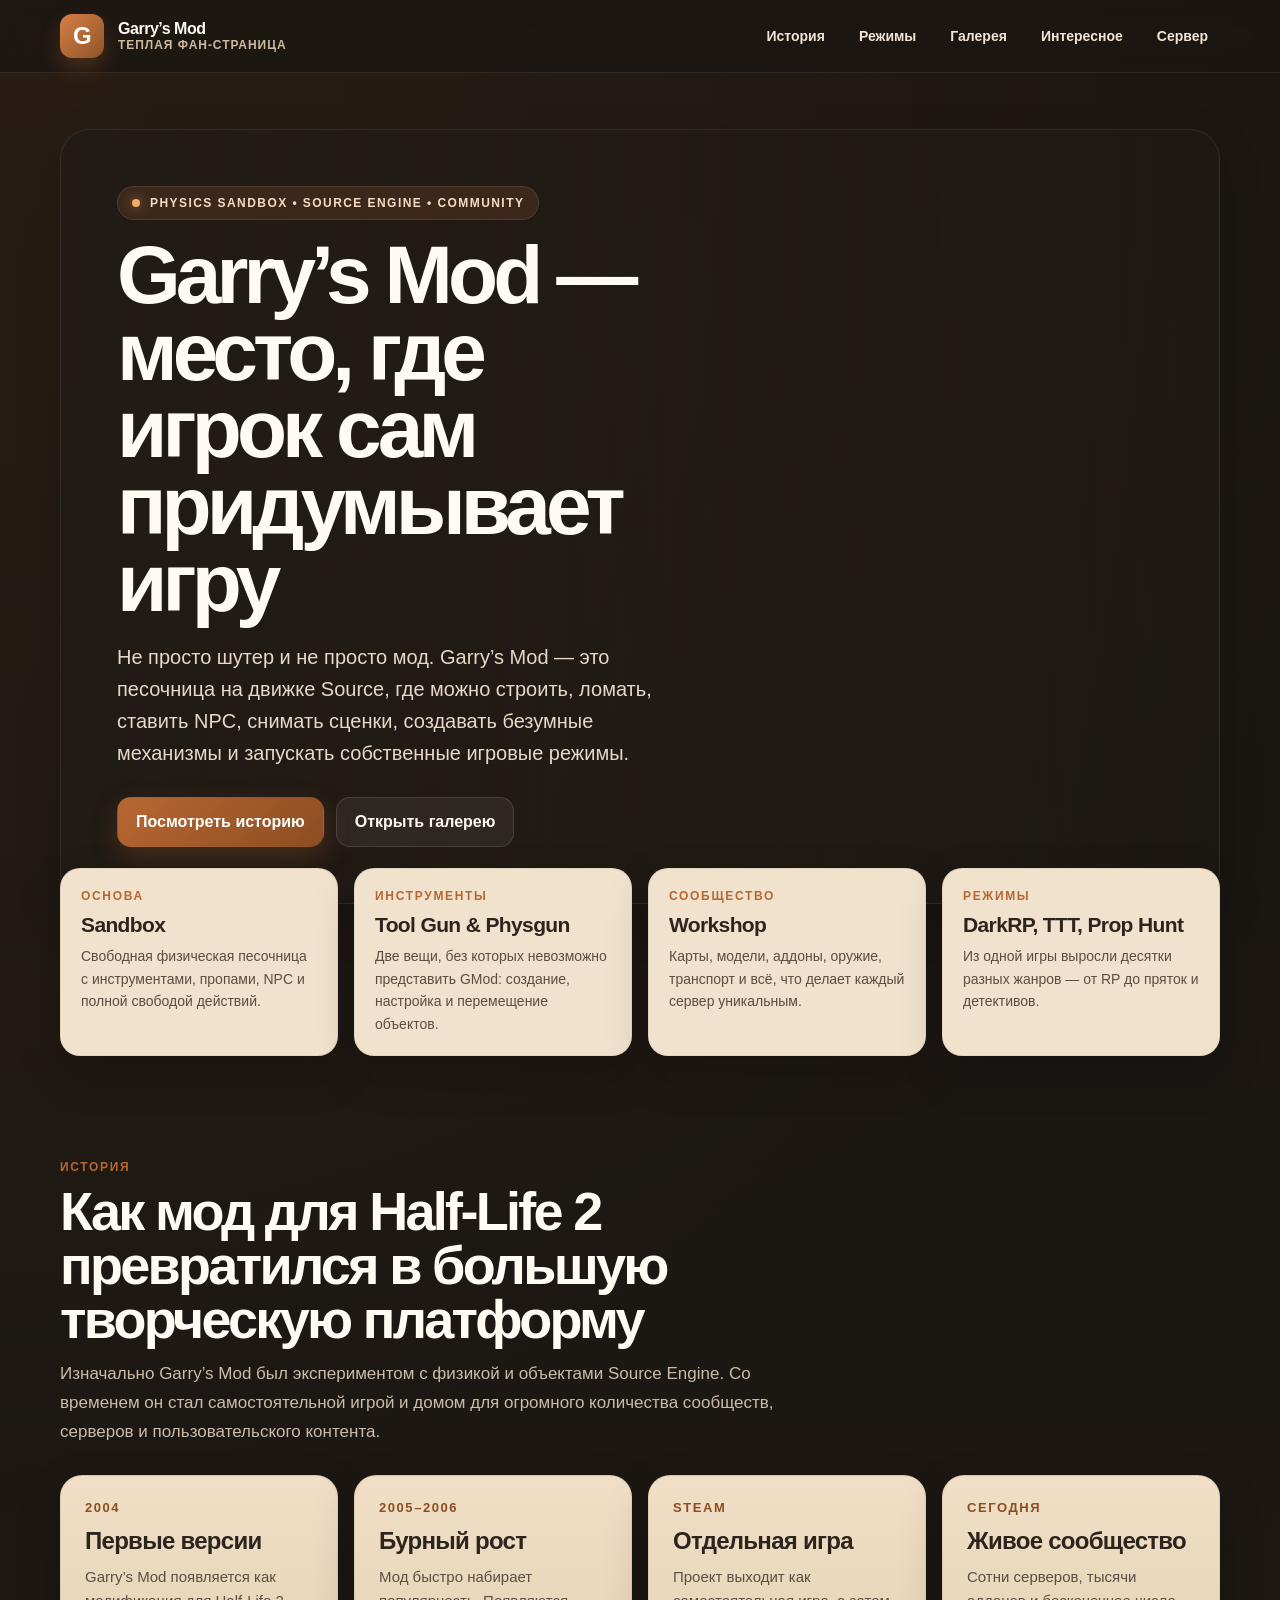
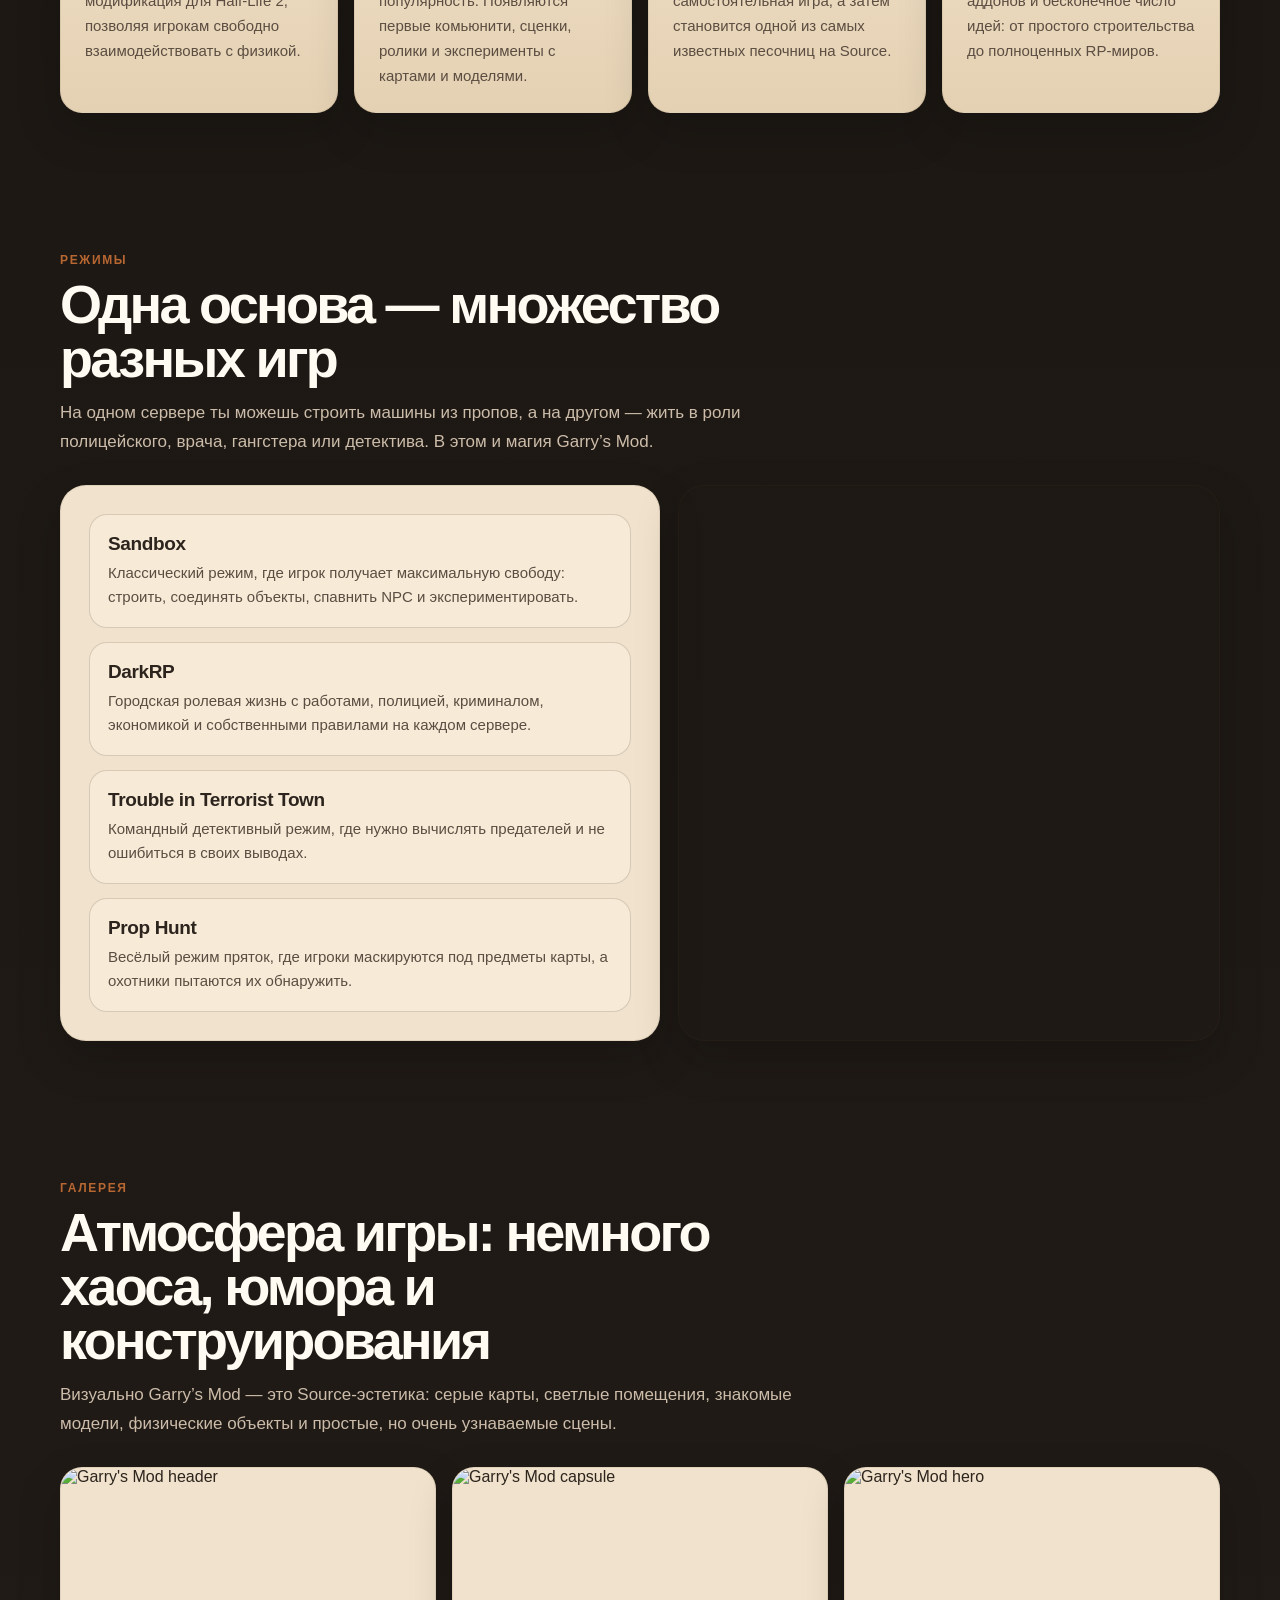
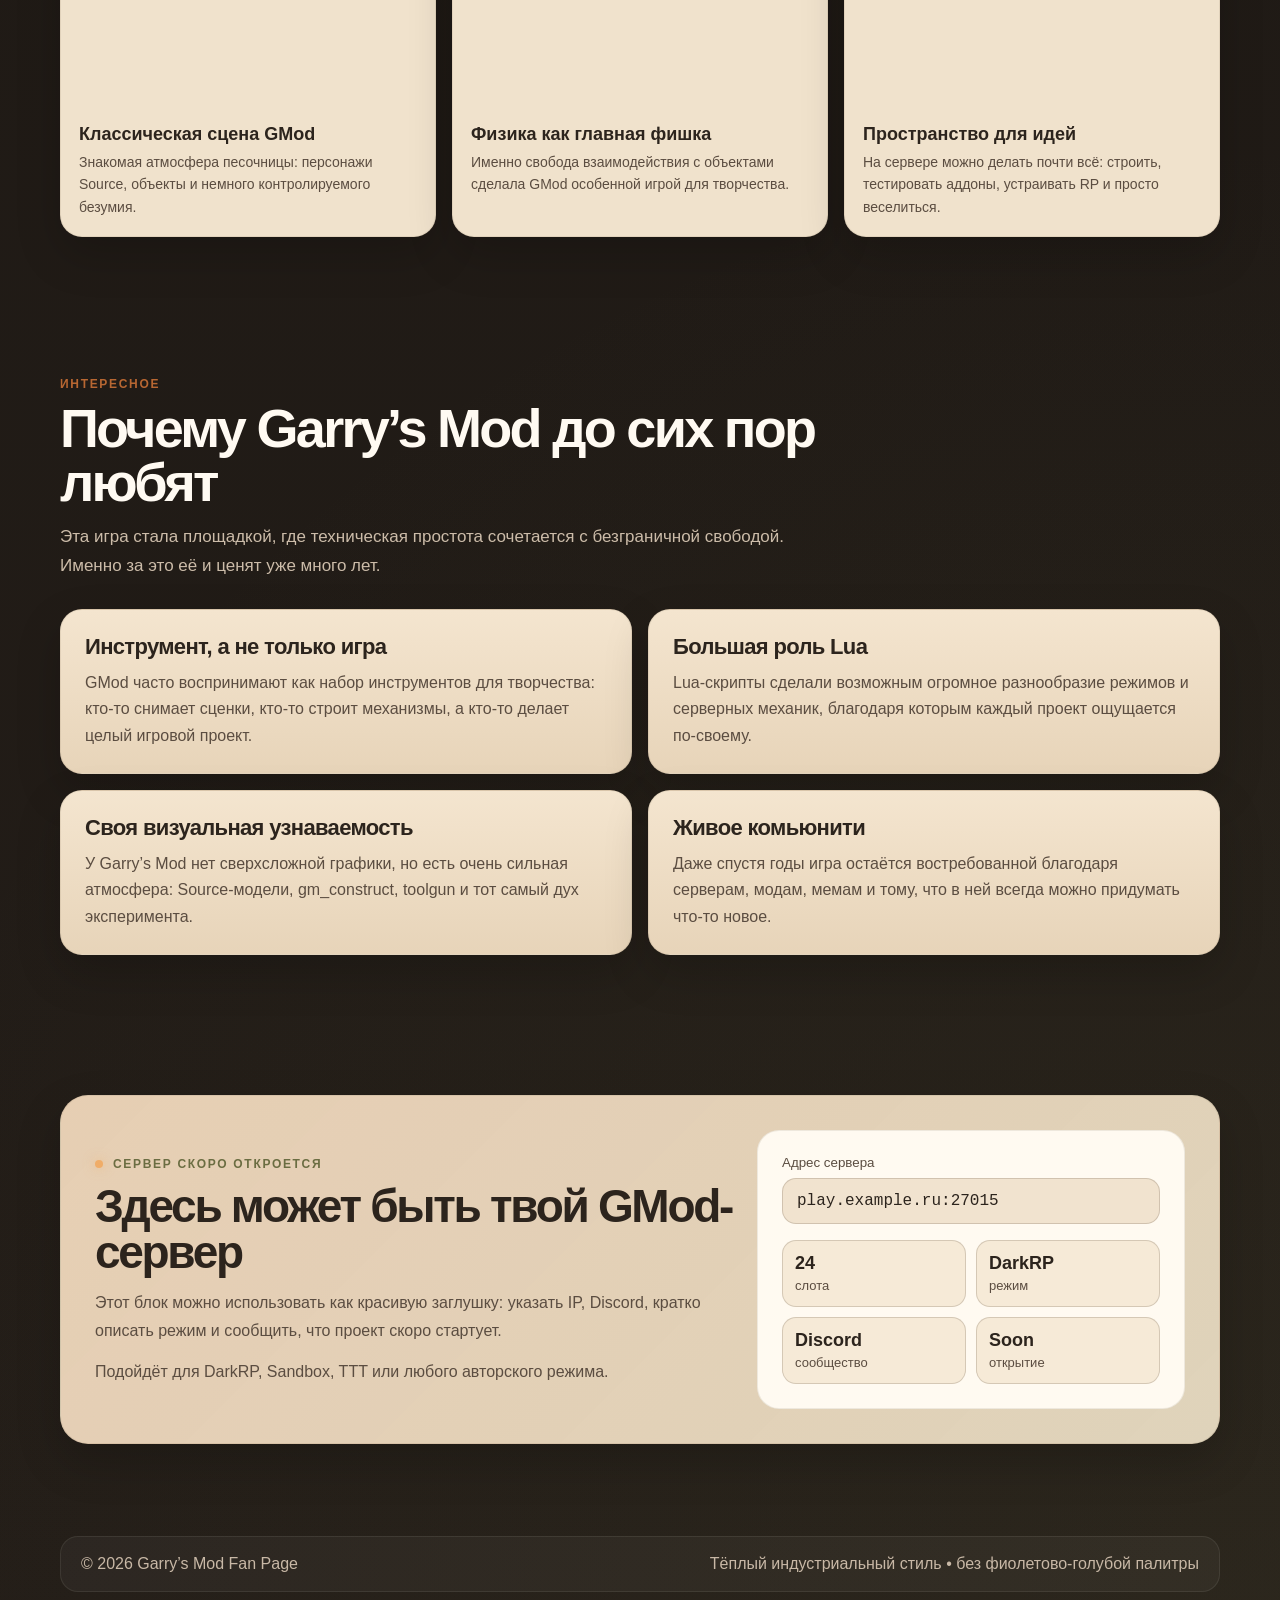
==== index.html @ 8fba7890 "update" ====
<!DOCTYPE html>
<html lang="ru">
<head>
  <meta charset="UTF-8">
  <meta name="viewport" content="width=device-width, initial-scale=1.0">
  <title>Garry's Mod — тёплая фан-страница</title>
  <meta name="description" content="Тёплая фан-страница про Garry's Mod: история, режимы, атмосфера, галерея и сервер.">
  <style>
    :root{
      --bg:#1f1a16;
      --bg-soft:#2a241f;
      --panel:#f0e2cc;
      --panel-2:#e3d0b5;
      --ink:#2c241d;
      --ink-soft:#5b4d41;
      --accent:#b86732;
      --accent-2:#8c4d22;
      --olive:#6b6d42;
      --line:rgba(65,45,28,.18);
      --shadow:0 18px 45px rgba(0,0,0,.18);
      --white:#fffaf2;
    }

    *{box-sizing:border-box}
    html{scroll-behavior:smooth}
    body{
      margin:0;
      font-family: Inter, "Segoe UI", Arial, sans-serif;
      color:var(--ink);
      background:
        radial-gradient(circle at top left, rgba(184,103,50,.10), transparent 30%),
        radial-gradient(circle at bottom right, rgba(107,109,66,.12), transparent 30%),
        linear-gradient(180deg,#191511 0%, #231d18 100%);
    }

    a{color:inherit}
    img{max-width:100%; display:block}

    .container{
      width:min(1160px, calc(100% - 28px));
      margin:0 auto;
    }

    .topbar{
      position:sticky;
      top:0;
      z-index:50;
      backdrop-filter:blur(10px);
      background:rgba(27,22,18,.78);
      border-bottom:1px solid rgba(255,244,230,.08);
    }

    .topbar-inner{
      min-height:72px;
      display:flex;
      align-items:center;
      justify-content:space-between;
      gap:20px;
    }

    .brand{
      display:flex;
      align-items:center;
      gap:14px;
      text-decoration:none;
      color:var(--white);
      font-weight:800;
      letter-spacing:-0.03em;
    }

    .brand-badge{
      width:44px;
      height:44px;
      border-radius:12px;
      display:grid;
      place-items:center;
      background:linear-gradient(135deg, #d77f45, #8f5428);
      color:#fff;
      font-size:24px;
      font-weight:900;
      box-shadow:0 10px 20px rgba(184,103,50,.28);
    }

    .brand small{
      display:block;
      color:#cfbaa0;
      font-size:12px;
      font-weight:600;
      letter-spacing:.08em;
      text-transform:uppercase;
    }

    nav{
      display:flex;
      gap:10px;
      flex-wrap:wrap;
    }

    nav a{
      text-decoration:none;
      color:#f4e6d4;
      font-size:14px;
      font-weight:700;
      padding:10px 12px;
      border-radius:10px;
      transition:.2s ease;
    }

    nav a:hover{
      background:rgba(255,255,255,.07);
      color:#fff;
    }

    .hero{
      padding:56px 0 34px;
    }

    .hero-card{
      overflow:hidden;
      border-radius:30px;
      background:
        linear-gradient(90deg, rgba(33,27,22,.92) 0%, rgba(33,27,22,.72) 42%, rgba(33,27,22,.35) 100%),
        url("https://shared.fastly.steamstatic.com/store_item_assets/steam/apps/4000/library_hero.jpg") center/cover no-repeat;
      min-height:580px;
      display:grid;
      align-items:end;
      box-shadow:var(--shadow);
      border:1px solid rgba(255,245,233,.08);
    }

    .hero-content{
      padding:56px;
      max-width:680px;
      color:var(--white);
    }

    .eyebrow{
      display:inline-flex;
      align-items:center;
      gap:10px;
      margin-bottom:16px;
      padding:9px 14px;
      border-radius:999px;
      font-size:12px;
      font-weight:800;
      letter-spacing:.12em;
      text-transform:uppercase;
      color:#f7dbc2;
      background:rgba(184,103,50,.18);
      border:1px solid rgba(255,240,227,.10);
    }

    .dot{
      width:8px;
      height:8px;
      border-radius:50%;
      background:#f0ad68;
      box-shadow:0 0 12px rgba(240,173,104,.6);
    }

    h1{
      margin:0;
      font-size:clamp(42px, 7vw, 82px);
      line-height:.94;
      letter-spacing:-.06em;
    }

    .hero-content p{
      margin:20px 0 0;
      font-size:clamp(16px, 2vw, 20px);
      line-height:1.6;
      color:#e7d8c7;
    }

    .hero-actions{
      display:flex;
      flex-wrap:wrap;
      gap:12px;
      margin-top:28px;
    }

    .button{
      display:inline-flex;
      align-items:center;
      justify-content:center;
      min-height:50px;
      padding:0 18px;
      border-radius:14px;
      text-decoration:none;
      font-weight:800;
      transition:.2s ease;
      border:1px solid transparent;
    }

    .button.primary{
      background:linear-gradient(135deg,var(--accent),var(--accent-2));
      color:#fff;
      box-shadow:0 10px 26px rgba(184,103,50,.26);
    }

    .button.secondary{
      color:#fff8ef;
      background:rgba(255,255,255,.06);
      border-color:rgba(255,255,255,.12);
    }

    .button:hover{transform:translateY(-2px)}

    .quick{
      margin-top:-36px;
      position:relative;
      z-index:3;
    }

    .quick-grid{
      display:grid;
      grid-template-columns:repeat(4, 1fr);
      gap:16px;
    }

    .quick-card{
      padding:20px;
      border-radius:20px;
      background:var(--panel);
      border:1px solid rgba(93,68,47,.08);
      box-shadow:var(--shadow);
    }

    .quick-card .n{
      color:var(--accent);
      font-size:12px;
      font-weight:900;
      letter-spacing:.14em;
      text-transform:uppercase;
    }

    .quick-card h3{
      margin:10px 0 8px;
      font-size:21px;
      letter-spacing:-.03em;
    }

    .quick-card p{
      margin:0;
      color:var(--ink-soft);
      font-size:14px;
      line-height:1.6;
    }

    section{
      padding:70px 0;
    }

    .section-head{
      max-width:760px;
      margin-bottom:28px;
    }

    .section-head .kicker{
      display:block;
      margin-bottom:10px;
      color:var(--accent);
      font-size:12px;
      font-weight:900;
      letter-spacing:.14em;
      text-transform:uppercase;
    }

    .section-head h2{
      margin:0;
      font-size:clamp(32px, 5vw, 54px);
      line-height:1;
      letter-spacing:-.05em;
      color:var(--white);
    }

    .section-head p{
      margin:14px 0 0;
      color:#ccbca9;
      font-size:17px;
      line-height:1.7;
    }

    .history-grid{
      display:grid;
      grid-template-columns:repeat(4, 1fr);
      gap:16px;
    }

    .history-card{
      min-height:220px;
      padding:24px;
      border-radius:22px;
      background:linear-gradient(180deg, #f0dfc6 0%, #e4d1b3 100%);
      border:1px solid rgba(92,68,47,.1);
      box-shadow:var(--shadow);
    }

    .history-card .year{
      color:var(--accent-2);
      font-size:13px;
      font-weight:900;
      letter-spacing:.12em;
      text-transform:uppercase;
    }

    .history-card h3{
      margin:12px 0 10px;
      font-size:24px;
      letter-spacing:-.03em;
    }

    .history-card p{
      margin:0;
      color:var(--ink-soft);
      line-height:1.65;
      font-size:15px;
    }

    .split{
      display:grid;
      grid-template-columns:1.05fr .95fr;
      gap:18px;
      align-items:stretch;
    }

    .panel{
      background:var(--panel);
      border-radius:26px;
      box-shadow:var(--shadow);
      overflow:hidden;
      border:1px solid rgba(92,68,47,.1);
    }

    .panel.pad{padding:28px}

    .modes-list{
      display:grid;
      gap:14px;
    }

    .mode{
      padding:18px;
      border-radius:18px;
      background:#f7ebd8;
      border:1px solid var(--line);
    }

    .mode strong{
      display:block;
      margin-bottom:6px;
      font-size:19px;
      letter-spacing:-.02em;
    }

    .mode span{
      color:var(--ink-soft);
      line-height:1.6;
      font-size:15px;
    }

    .side-photo{
      min-height:100%;
      background:
        linear-gradient(180deg, rgba(34,28,22,.10), rgba(34,28,22,.10)),
        url("https://shared.fastly.steamstatic.com/store_item_assets/steam/apps/4000/header.jpg") center/cover no-repeat;
    }

    .gallery-grid{
      display:grid;
      grid-template-columns:repeat(3, 1fr);
      gap:16px;
    }

    .shot{
      overflow:hidden;
      border-radius:22px;
      background:var(--panel);
      border:1px solid rgba(92,68,47,.1);
      box-shadow:var(--shadow);
    }

    .shot img{
      width:100%;
      height:240px;
      object-fit:cover;
    }

    .shot .caption{
      padding:16px 18px 18px;
    }

    .shot .caption strong{
      display:block;
      font-size:18px;
      margin-bottom:6px;
    }

    .shot .caption span{
      color:var(--ink-soft);
      font-size:14px;
      line-height:1.6;
    }

    .facts-grid{
      display:grid;
      grid-template-columns:1fr 1fr;
      gap:16px;
    }

    .fact-card{
      padding:24px;
      border-radius:22px;
      background:linear-gradient(180deg, #f4e5cf 0%, #e7d4b9 100%);
      border:1px solid rgba(92,68,47,.1);
      box-shadow:var(--shadow);
    }

    .fact-card h3{
      margin:0 0 10px;
      font-size:22px;
      letter-spacing:-.03em;
    }

    .fact-card p{
      margin:0;
      color:var(--ink-soft);
      line-height:1.65;
    }

    .server-box{
      padding:34px;
      border-radius:28px;
      background:
        linear-gradient(135deg, rgba(184,103,50,.16), rgba(107,109,66,.13)),
        var(--panel);
      box-shadow:var(--shadow);
      border:1px solid rgba(92,68,47,.1);
      display:grid;
      grid-template-columns:1.2fr .8fr;
      gap:20px;
      align-items:center;
    }

    .server-box h2{
      margin:0;
      font-size:clamp(30px, 4vw, 46px);
      letter-spacing:-.05em;
      line-height:1;
    }

    .server-box p{
      margin:14px 0 0;
      color:var(--ink-soft);
      line-height:1.7;
      font-size:16px;
    }

    .server-status{
      display:inline-flex;
      align-items:center;
      gap:10px;
      margin-bottom:12px;
      color:var(--olive);
      font-size:12px;
      font-weight:900;
      text-transform:uppercase;
      letter-spacing:.14em;
    }

    .server-card{
      padding:24px;
      border-radius:22px;
      background:#fffaf1;
      border:1px solid rgba(92,68,47,.1);
    }

    .server-card small{
      display:block;
      color:var(--ink-soft);
      margin-bottom:8px;
    }

    .server-card code{
      display:block;
      margin-bottom:16px;
      padding:13px 14px;
      border-radius:14px;
      font-family:Consolas, monospace;
      background:#f1e3cf;
      border:1px solid var(--line);
      word-break:break-all;
    }

    .mini-stats{
      display:grid;
      grid-template-columns:1fr 1fr;
      gap:10px;
    }

    .mini{
      padding:12px;
      border-radius:14px;
      background:#f6ead7;
      border:1px solid var(--line);
    }

    .mini b{
      display:block;
      font-size:18px;
      margin-bottom:2px;
    }

    .mini span{
      color:var(--ink-soft);
      font-size:13px;
    }

    footer{
      padding:22px 0 38px;
      color:#c8b8a6;
    }

    .footer-card{
      padding:18px 20px;
      border-radius:18px;
      background:rgba(255,248,239,.04);
      border:1px solid rgba(255,248,239,.08);
      display:flex;
      justify-content:space-between;
      gap:20px;
      flex-wrap:wrap;
    }

    @media (max-width: 980px){
      .quick-grid,
      .history-grid,
      .gallery-grid{
        grid-template-columns:repeat(2, 1fr);
      }

      .split,
      .server-box{
        grid-template-columns:1fr;
      }
    }

    @media (max-width: 680px){
      .topbar-inner{
        min-height:auto;
        padding:14px 0;
        flex-direction:column;
        align-items:flex-start;
      }

      .hero-card{min-height:520px}
      .hero-content{padding:30px}
      .quick-grid,
      .history-grid,
      .gallery-grid,
      .facts-grid{
        grid-template-columns:1fr;
      }
    }
  </style>
</head>
<body>
  <header class="topbar">
    <div class="container topbar-inner">
      <a href="#top" class="brand">
        <span class="brand-badge">G</span>
        <span>
          Garry’s Mod
          <small>теплая фан-страница</small>
        </span>
      </a>

      <nav>
        <a href="#history">История</a>
        <a href="#modes">Режимы</a>
        <a href="#gallery">Галерея</a>
        <a href="#facts">Интересное</a>
        <a href="#server">Сервер</a>
      </nav>
    </div>
  </header>

  <main id="top">
    <section class="hero">
      <div class="container">
        <div class="hero-card">
          <div class="hero-content">
            <div class="eyebrow">
              <span class="dot"></span>
              Physics Sandbox • Source Engine • Community
            </div>
            <h1>Garry’s Mod — место, где игрок сам придумывает игру</h1>
            <p>
              Не просто шутер и не просто мод. Garry’s Mod — это песочница на движке Source,
              где можно строить, ломать, ставить NPC, снимать сценки, создавать безумные
              механизмы и запускать собственные игровые режимы.
            </p>
            <div class="hero-actions">
              <a class="button primary" href="#history">Посмотреть историю</a>
              <a class="button secondary" href="#gallery">Открыть галерею</a>
            </div>
          </div>
        </div>

        <div class="quick">
          <div class="quick-grid">
            <div class="quick-card">
              <div class="n">Основа</div>
              <h3>Sandbox</h3>
              <p>Свободная физическая песочница с инструментами, пропами, NPC и полной свободой действий.</p>
            </div>
            <div class="quick-card">
              <div class="n">Инструменты</div>
              <h3>Tool Gun & Physgun</h3>
              <p>Две вещи, без которых невозможно представить GMod: создание, настройка и перемещение объектов.</p>
            </div>
            <div class="quick-card">
              <div class="n">Сообщество</div>
              <h3>Workshop</h3>
              <p>Карты, модели, аддоны, оружие, транспорт и всё, что делает каждый сервер уникальным.</p>
            </div>
            <div class="quick-card">
              <div class="n">Режимы</div>
              <h3>DarkRP, TTT, Prop Hunt</h3>
              <p>Из одной игры выросли десятки разных жанров — от RP до пряток и детективов.</p>
            </div>
          </div>
        </div>
      </div>
    </section>

    <section id="history">
      <div class="container">
        <div class="section-head">
          <span class="kicker">История</span>
          <h2>Как мод для Half-Life 2 превратился в большую творческую платформу</h2>
          <p>
            Изначально Garry’s Mod был экспериментом с физикой и объектами Source Engine.
            Со временем он стал самостоятельной игрой и домом для огромного количества
            сообществ, серверов и пользовательского контента.
          </p>
        </div>

        <div class="history-grid">
          <article class="history-card">
            <div class="year">2004</div>
            <h3>Первые версии</h3>
            <p>Garry’s Mod появляется как модификация для Half-Life 2, позволяя игрокам свободно взаимодействовать с физикой.</p>
          </article>
          <article class="history-card">
            <div class="year">2005–2006</div>
            <h3>Бурный рост</h3>
            <p>Мод быстро набирает популярность. Появляются первые комьюнити, сценки, ролики и эксперименты с картами и моделями.</p>
          </article>
          <article class="history-card">
            <div class="year">Steam</div>
            <h3>Отдельная игра</h3>
            <p>Проект выходит как самостоятельная игра, а затем становится одной из самых известных песочниц на Source.</p>
          </article>
          <article class="history-card">
            <div class="year">Сегодня</div>
            <h3>Живое сообщество</h3>
            <p>Сотни серверов, тысячи аддонов и бесконечное число идей: от простого строительства до полноценных RP-миров.</p>
          </article>
        </div>
      </div>
    </section>

    <section id="modes">
      <div class="container">
        <div class="section-head">
          <span class="kicker">Режимы</span>
          <h2>Одна основа — множество разных игр</h2>
          <p>
            На одном сервере ты можешь строить машины из пропов, а на другом — жить в роли
            полицейского, врача, гангстера или детектива. В этом и магия Garry’s Mod.
          </p>
        </div>

        <div class="split">
          <div class="panel pad">
            <div class="modes-list">
              <div class="mode">
                <strong>Sandbox</strong>
                <span>Классический режим, где игрок получает максимальную свободу: строить, соединять объекты, спавнить NPC и экспериментировать.</span>
              </div>
              <div class="mode">
                <strong>DarkRP</strong>
                <span>Городская ролевая жизнь с работами, полицией, криминалом, экономикой и собственными правилами на каждом сервере.</span>
              </div>
              <div class="mode">
                <strong>Trouble in Terrorist Town</strong>
                <span>Командный детективный режим, где нужно вычислять предателей и не ошибиться в своих выводах.</span>
              </div>
              <div class="mode">
                <strong>Prop Hunt</strong>
                <span>Весёлый режим пряток, где игроки маскируются под предметы карты, а охотники пытаются их обнаружить.</span>
              </div>
            </div>
          </div>
          <div class="panel side-photo"></div>
        </div>
      </div>
    </section>

    <section id="gallery">
      <div class="container">
        <div class="section-head">
          <span class="kicker">Галерея</span>
          <h2>Атмосфера игры: немного хаоса, юмора и конструирования</h2>
          <p>
            Визуально Garry’s Mod — это Source-эстетика: серые карты, светлые помещения,
            знакомые модели, физические объекты и простые, но очень узнаваемые сцены.
          </p>
        </div>

        <div class="gallery-grid">
          <article class="shot">
            <img src="https://shared.fastly.steamstatic.com/store_item_assets/steam/apps/4000/header.jpg" alt="Garry's Mod header">
            <div class="caption">
              <strong>Классическая сцена GMod</strong>
              <span>Знакомая атмосфера песочницы: персонажи Source, объекты и немного контролируемого безумия.</span>
            </div>
          </article>

          <article class="shot">
            <img src="https://shared.fastly.steamstatic.com/store_item_assets/steam/apps/4000/capsule_616x353.jpg" alt="Garry's Mod capsule">
            <div class="caption">
              <strong>Физика как главная фишка</strong>
              <span>Именно свобода взаимодействия с объектами сделала GMod особенной игрой для творчества.</span>
            </div>
          </article>

          <article class="shot">
            <img src="https://shared.fastly.steamstatic.com/store_item_assets/steam/apps/4000/library_hero.jpg" alt="Garry's Mod hero">
            <div class="caption">
              <strong>Пространство для идей</strong>
              <span>На сервере можно делать почти всё: строить, тестировать аддоны, устраивать RP и просто веселиться.</span>
            </div>
          </article>
        </div>
      </div>
    </section>

    <section id="facts">
      <div class="container">
        <div class="section-head">
          <span class="kicker">Интересное</span>
          <h2>Почему Garry’s Mod до сих пор любят</h2>
          <p>
            Эта игра стала площадкой, где техническая простота сочетается с безграничной
            свободой. Именно за это её и ценят уже много лет.
          </p>
        </div>

        <div class="facts-grid">
          <article class="fact-card">
            <h3>Инструмент, а не только игра</h3>
            <p>GMod часто воспринимают как набор инструментов для творчества: кто-то снимает сценки, кто-то строит механизмы, а кто-то делает целый игровой проект.</p>
          </article>
          <article class="fact-card">
            <h3>Большая роль Lua</h3>
            <p>Lua-скрипты сделали возможным огромное разнообразие режимов и серверных механик, благодаря которым каждый проект ощущается по-своему.</p>
          </article>
          <article class="fact-card">
            <h3>Своя визуальная узнаваемость</h3>
            <p>У Garry’s Mod нет сверхсложной графики, но есть очень сильная атмосфера: Source-модели, gm_construct, toolgun и тот самый дух эксперимента.</p>
          </article>
          <article class="fact-card">
            <h3>Живое комьюнити</h3>
            <p>Даже спустя годы игра остаётся востребованной благодаря серверам, модам, мемам и тому, что в ней всегда можно придумать что-то новое.</p>
          </article>
        </div>
      </div>
    </section>

    <section id="server">
      <div class="container">
        <div class="server-box">
          <div>
            <div class="server-status">
              <span class="dot"></span>
              Сервер скоро откроется
            </div>
            <h2>Здесь может быть твой GMod-сервер</h2>
            <p>
              Этот блок можно использовать как красивую заглушку: указать IP, Discord,
              кратко описать режим и сообщить, что проект скоро стартует.
            </p>
            <p>
              Подойдёт для DarkRP, Sandbox, TTT или любого авторского режима.
            </p>
          </div>

          <div class="server-card">
            <small>Адрес сервера</small>
            <code>play.example.ru:27015</code>

            <div class="mini-stats">
              <div class="mini">
                <b>24</b>
                <span>слота</span>
              </div>
              <div class="mini">
                <b>DarkRP</b>
                <span>режим</span>
              </div>
              <div class="mini">
                <b>Discord</b>
                <span>сообщество</span>
              </div>
              <div class="mini">
                <b>Soon</b>
                <span>открытие</span>
              </div>
            </div>
          </div>
        </div>
      </div>
    </section>
  </main>

  <footer>
    <div class="container">
      <div class="footer-card">
        <span>© 2026 Garry’s Mod Fan Page</span>
        <span>Тёплый индустриальный стиль • без фиолетово-голубой палитры</span>
      </div>
    </div>
  </footer>
</body>
</html>
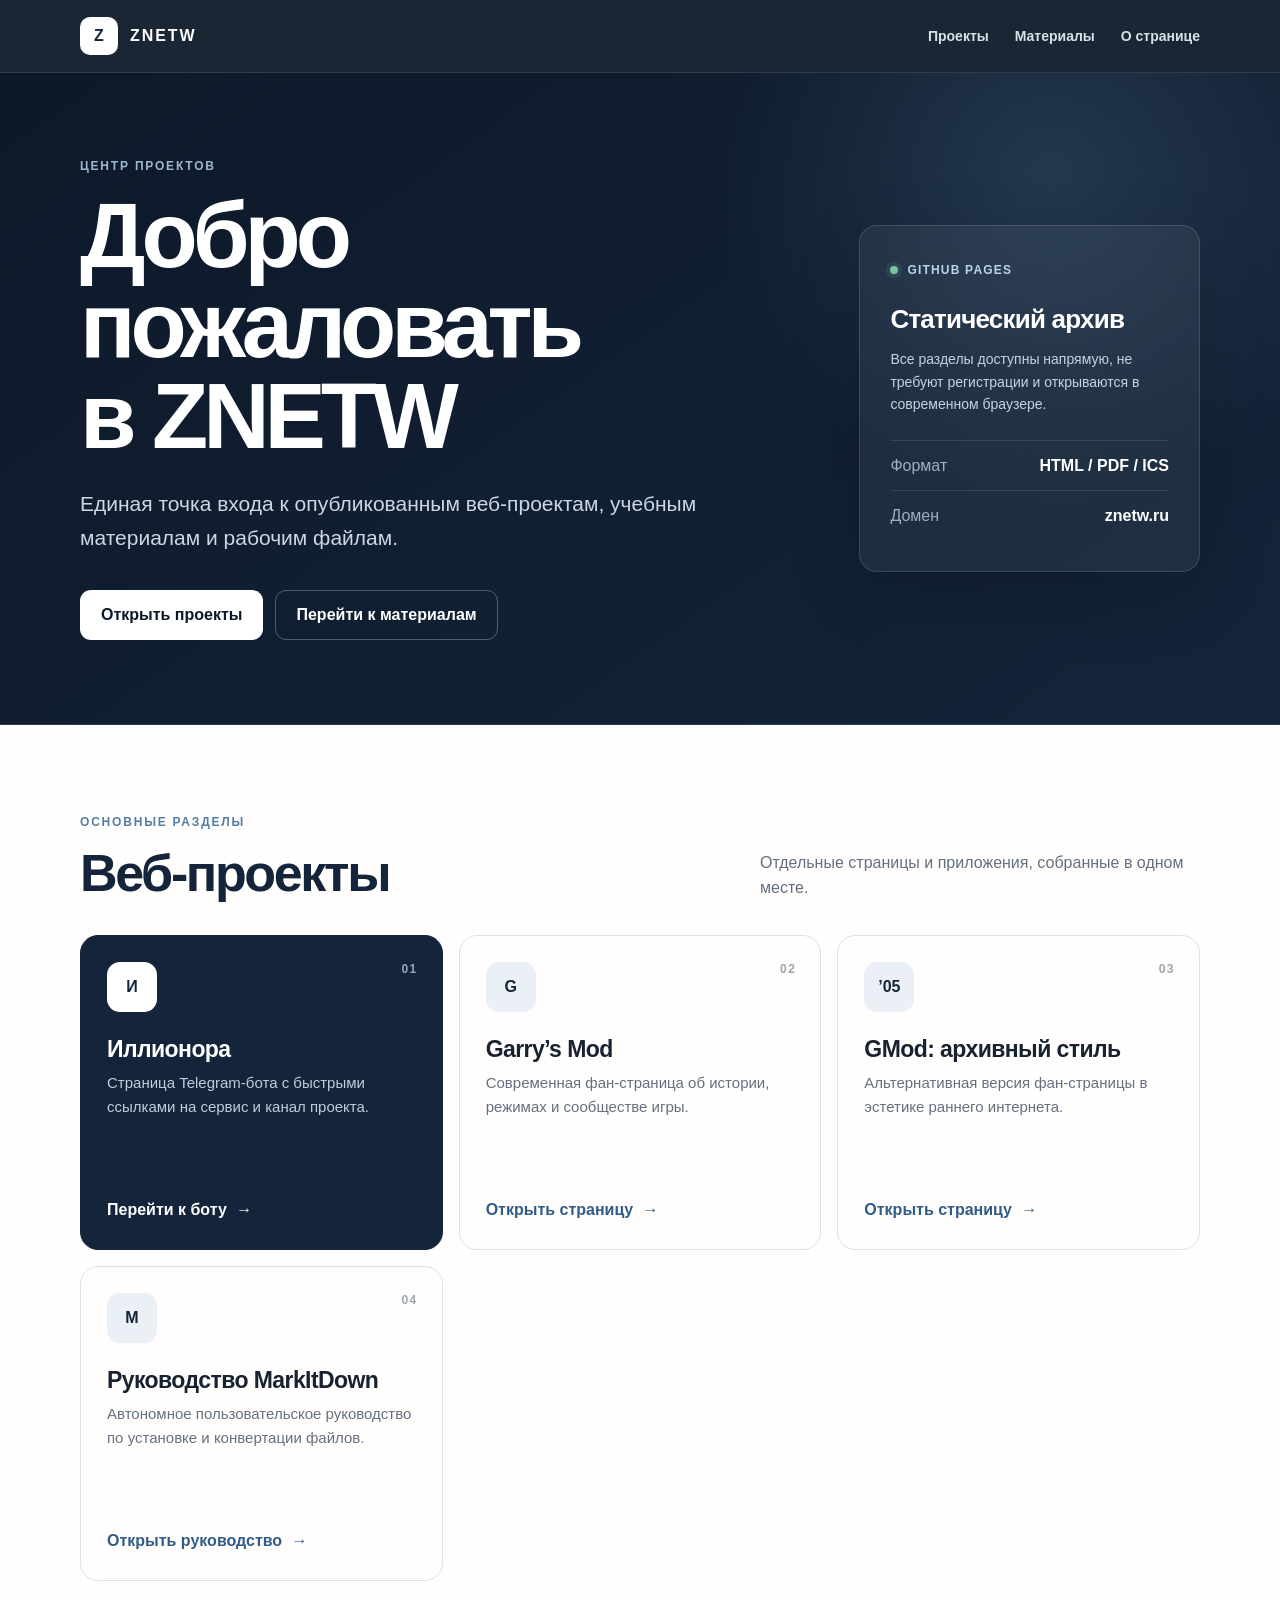
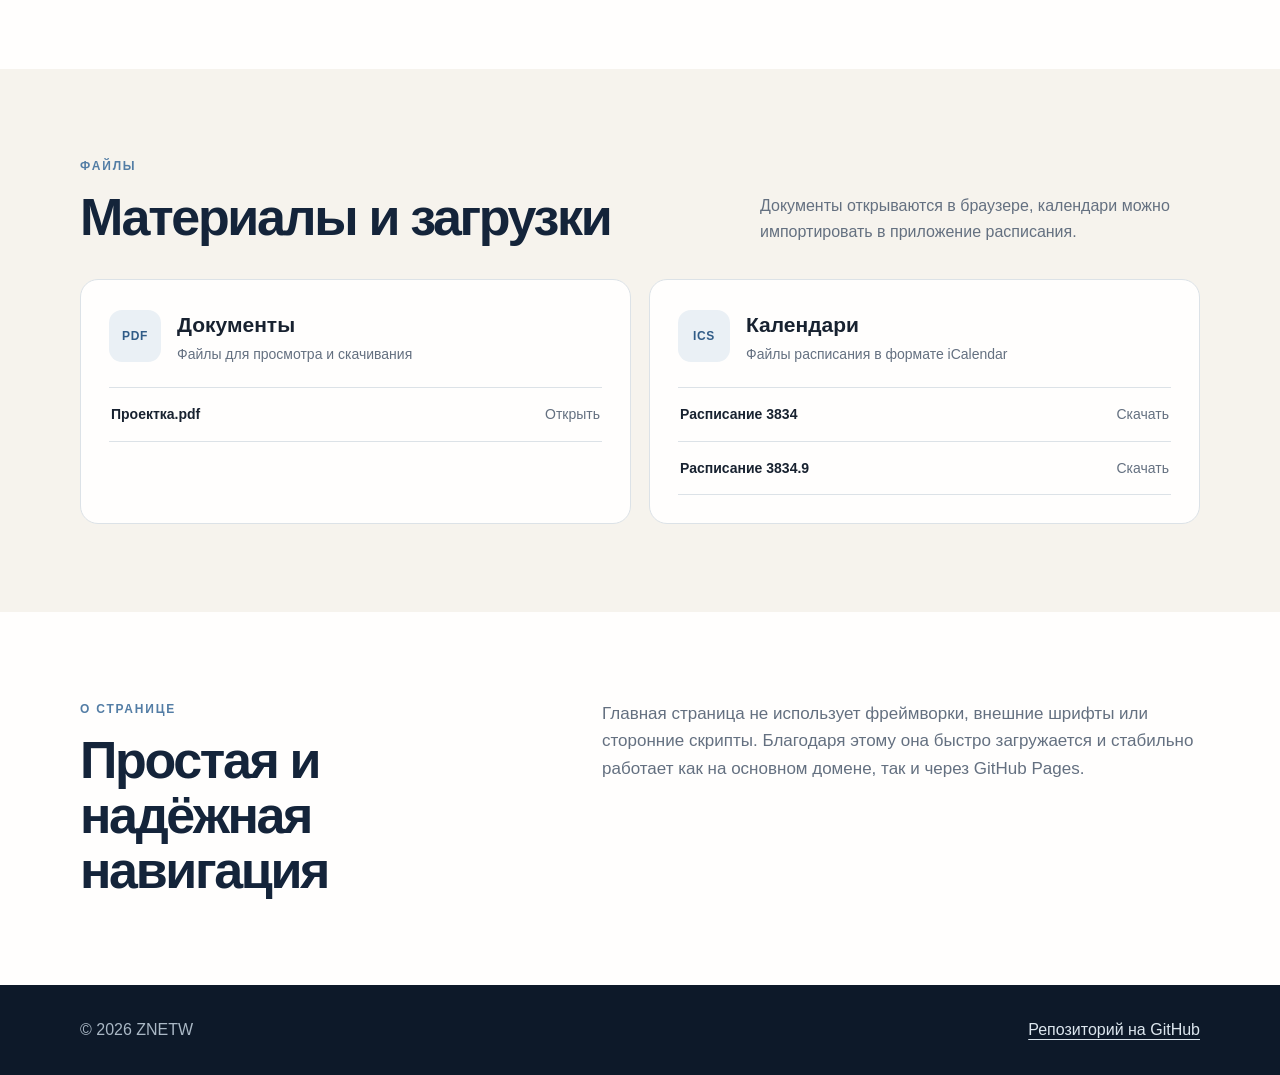
==== commit 3688d1fb: "massmail" ====
--- a/index.html
+++ b/index.html
@@ -1,836 +1,150 @@
-<!DOCTYPE html>
+<!doctype html>
 <html lang="ru">
 <head>
-  <meta charset="UTF-8">
-  <meta name="viewport" content="width=device-width, initial-scale=1.0">
-  <title>Garry's Mod — тёплая фан-страница</title>
-  <meta name="description" content="Тёплая фан-страница про Garry's Mod: история, режимы, атмосфера, галерея и сервер.">
-  <style>
-    :root{
-      --bg:#1f1a16;
-      --bg-soft:#2a241f;
-      --panel:#f0e2cc;
-      --panel-2:#e3d0b5;
-      --ink:#2c241d;
-      --ink-soft:#5b4d41;
-      --accent:#b86732;
-      --accent-2:#8c4d22;
-      --olive:#6b6d42;
-      --line:rgba(65,45,28,.18);
-      --shadow:0 18px 45px rgba(0,0,0,.18);
-      --white:#fffaf2;
-    }
-
-    *{box-sizing:border-box}
-    html{scroll-behavior:smooth}
-    body{
-      margin:0;
-      font-family: Inter, "Segoe UI", Arial, sans-serif;
-      color:var(--ink);
-      background:
-        radial-gradient(circle at top left, rgba(184,103,50,.10), transparent 30%),
-        radial-gradient(circle at bottom right, rgba(107,109,66,.12), transparent 30%),
-        linear-gradient(180deg,#191511 0%, #231d18 100%);
-    }
-
-    a{color:inherit}
-    img{max-width:100%; display:block}
-
-    .container{
-      width:min(1160px, calc(100% - 28px));
-      margin:0 auto;
-    }
-
-    .topbar{
-      position:sticky;
-      top:0;
-      z-index:50;
-      backdrop-filter:blur(10px);
-      background:rgba(27,22,18,.78);
-      border-bottom:1px solid rgba(255,244,230,.08);
-    }
-
-    .topbar-inner{
-      min-height:72px;
-      display:flex;
-      align-items:center;
-      justify-content:space-between;
-      gap:20px;
-    }
-
-    .brand{
-      display:flex;
-      align-items:center;
-      gap:14px;
-      text-decoration:none;
-      color:var(--white);
-      font-weight:800;
-      letter-spacing:-0.03em;
-    }
-
-    .brand-badge{
-      width:44px;
-      height:44px;
-      border-radius:12px;
-      display:grid;
-      place-items:center;
-      background:linear-gradient(135deg, #d77f45, #8f5428);
-      color:#fff;
-      font-size:24px;
-      font-weight:900;
-      box-shadow:0 10px 20px rgba(184,103,50,.28);
-    }
-
-    .brand small{
-      display:block;
-      color:#cfbaa0;
-      font-size:12px;
-      font-weight:600;
-      letter-spacing:.08em;
-      text-transform:uppercase;
-    }
-
-    nav{
-      display:flex;
-      gap:10px;
-      flex-wrap:wrap;
-    }
-
-    nav a{
-      text-decoration:none;
-      color:#f4e6d4;
-      font-size:14px;
-      font-weight:700;
-      padding:10px 12px;
-      border-radius:10px;
-      transition:.2s ease;
-    }
-
-    nav a:hover{
-      background:rgba(255,255,255,.07);
-      color:#fff;
-    }
-
-    .hero{
-      padding:56px 0 34px;
-    }
-
-    .hero-card{
-      overflow:hidden;
-      border-radius:30px;
-      background:
-        linear-gradient(90deg, rgba(33,27,22,.92) 0%, rgba(33,27,22,.72) 42%, rgba(33,27,22,.35) 100%),
-        url("https://shared.fastly.steamstatic.com/store_item_assets/steam/apps/4000/library_hero.jpg") center/cover no-repeat;
-      min-height:580px;
-      display:grid;
-      align-items:end;
-      box-shadow:var(--shadow);
-      border:1px solid rgba(255,245,233,.08);
-    }
-
-    .hero-content{
-      padding:56px;
-      max-width:680px;
-      color:var(--white);
-    }
-
-    .eyebrow{
-      display:inline-flex;
-      align-items:center;
-      gap:10px;
-      margin-bottom:16px;
-      padding:9px 14px;
-      border-radius:999px;
-      font-size:12px;
-      font-weight:800;
-      letter-spacing:.12em;
-      text-transform:uppercase;
-      color:#f7dbc2;
-      background:rgba(184,103,50,.18);
-      border:1px solid rgba(255,240,227,.10);
-    }
-
-    .dot{
-      width:8px;
-      height:8px;
-      border-radius:50%;
-      background:#f0ad68;
-      box-shadow:0 0 12px rgba(240,173,104,.6);
-    }
-
-    h1{
-      margin:0;
-      font-size:clamp(42px, 7vw, 82px);
-      line-height:.94;
-      letter-spacing:-.06em;
-    }
-
-    .hero-content p{
-      margin:20px 0 0;
-      font-size:clamp(16px, 2vw, 20px);
-      line-height:1.6;
-      color:#e7d8c7;
-    }
-
-    .hero-actions{
-      display:flex;
-      flex-wrap:wrap;
-      gap:12px;
-      margin-top:28px;
-    }
-
-    .button{
-      display:inline-flex;
-      align-items:center;
-      justify-content:center;
-      min-height:50px;
-      padding:0 18px;
-      border-radius:14px;
-      text-decoration:none;
-      font-weight:800;
-      transition:.2s ease;
-      border:1px solid transparent;
-    }
-
-    .button.primary{
-      background:linear-gradient(135deg,var(--accent),var(--accent-2));
-      color:#fff;
-      box-shadow:0 10px 26px rgba(184,103,50,.26);
-    }
-
-    .button.secondary{
-      color:#fff8ef;
-      background:rgba(255,255,255,.06);
-      border-color:rgba(255,255,255,.12);
-    }
-
-    .button:hover{transform:translateY(-2px)}
-
-    .quick{
-      margin-top:-36px;
-      position:relative;
-      z-index:3;
-    }
-
-    .quick-grid{
-      display:grid;
-      grid-template-columns:repeat(4, 1fr);
-      gap:16px;
-    }
-
-    .quick-card{
-      padding:20px;
-      border-radius:20px;
-      background:var(--panel);
-      border:1px solid rgba(93,68,47,.08);
-      box-shadow:var(--shadow);
-    }
-
-    .quick-card .n{
-      color:var(--accent);
-      font-size:12px;
-      font-weight:900;
-      letter-spacing:.14em;
-      text-transform:uppercase;
-    }
-
-    .quick-card h3{
-      margin:10px 0 8px;
-      font-size:21px;
-      letter-spacing:-.03em;
-    }
-
-    .quick-card p{
-      margin:0;
-      color:var(--ink-soft);
-      font-size:14px;
-      line-height:1.6;
-    }
-
-    section{
-      padding:70px 0;
-    }
-
-    .section-head{
-      max-width:760px;
-      margin-bottom:28px;
-    }
-
-    .section-head .kicker{
-      display:block;
-      margin-bottom:10px;
-      color:var(--accent);
-      font-size:12px;
-      font-weight:900;
-      letter-spacing:.14em;
-      text-transform:uppercase;
-    }
-
-    .section-head h2{
-      margin:0;
-      font-size:clamp(32px, 5vw, 54px);
-      line-height:1;
-      letter-spacing:-.05em;
-      color:var(--white);
-    }
-
-    .section-head p{
-      margin:14px 0 0;
-      color:#ccbca9;
-      font-size:17px;
-      line-height:1.7;
-    }
-
-    .history-grid{
-      display:grid;
-      grid-template-columns:repeat(4, 1fr);
-      gap:16px;
-    }
-
-    .history-card{
-      min-height:220px;
-      padding:24px;
-      border-radius:22px;
-      background:linear-gradient(180deg, #f0dfc6 0%, #e4d1b3 100%);
-      border:1px solid rgba(92,68,47,.1);
-      box-shadow:var(--shadow);
-    }
-
-    .history-card .year{
-      color:var(--accent-2);
-      font-size:13px;
-      font-weight:900;
-      letter-spacing:.12em;
-      text-transform:uppercase;
-    }
-
-    .history-card h3{
-      margin:12px 0 10px;
-      font-size:24px;
-      letter-spacing:-.03em;
-    }
-
-    .history-card p{
-      margin:0;
-      color:var(--ink-soft);
-      line-height:1.65;
-      font-size:15px;
-    }
-
-    .split{
-      display:grid;
-      grid-template-columns:1.05fr .95fr;
-      gap:18px;
-      align-items:stretch;
-    }
-
-    .panel{
-      background:var(--panel);
-      border-radius:26px;
-      box-shadow:var(--shadow);
-      overflow:hidden;
-      border:1px solid rgba(92,68,47,.1);
-    }
-
-    .panel.pad{padding:28px}
-
-    .modes-list{
-      display:grid;
-      gap:14px;
-    }
-
-    .mode{
-      padding:18px;
-      border-radius:18px;
-      background:#f7ebd8;
-      border:1px solid var(--line);
-    }
-
-    .mode strong{
-      display:block;
-      margin-bottom:6px;
-      font-size:19px;
-      letter-spacing:-.02em;
-    }
-
-    .mode span{
-      color:var(--ink-soft);
-      line-height:1.6;
-      font-size:15px;
-    }
-
-    .side-photo{
-      min-height:100%;
-      background:
-        linear-gradient(180deg, rgba(34,28,22,.10), rgba(34,28,22,.10)),
-        url("https://shared.fastly.steamstatic.com/store_item_assets/steam/apps/4000/header.jpg") center/cover no-repeat;
-    }
-
-    .gallery-grid{
-      display:grid;
-      grid-template-columns:repeat(3, 1fr);
-      gap:16px;
-    }
-
-    .shot{
-      overflow:hidden;
-      border-radius:22px;
-      background:var(--panel);
-      border:1px solid rgba(92,68,47,.1);
-      box-shadow:var(--shadow);
-    }
-
-    .shot img{
-      width:100%;
-      height:240px;
-      object-fit:cover;
-    }
-
-    .shot .caption{
-      padding:16px 18px 18px;
-    }
-
-    .shot .caption strong{
-      display:block;
-      font-size:18px;
-      margin-bottom:6px;
-    }
-
-    .shot .caption span{
-      color:var(--ink-soft);
-      font-size:14px;
-      line-height:1.6;
-    }
-
-    .facts-grid{
-      display:grid;
-      grid-template-columns:1fr 1fr;
-      gap:16px;
-    }
-
-    .fact-card{
-      padding:24px;
-      border-radius:22px;
-      background:linear-gradient(180deg, #f4e5cf 0%, #e7d4b9 100%);
-      border:1px solid rgba(92,68,47,.1);
-      box-shadow:var(--shadow);
-    }
-
-    .fact-card h3{
-      margin:0 0 10px;
-      font-size:22px;
-      letter-spacing:-.03em;
-    }
-
-    .fact-card p{
-      margin:0;
-      color:var(--ink-soft);
-      line-height:1.65;
-    }
-
-    .server-box{
-      padding:34px;
-      border-radius:28px;
-      background:
-        linear-gradient(135deg, rgba(184,103,50,.16), rgba(107,109,66,.13)),
-        var(--panel);
-      box-shadow:var(--shadow);
-      border:1px solid rgba(92,68,47,.1);
-      display:grid;
-      grid-template-columns:1.2fr .8fr;
-      gap:20px;
-      align-items:center;
-    }
-
-    .server-box h2{
-      margin:0;
-      font-size:clamp(30px, 4vw, 46px);
-      letter-spacing:-.05em;
-      line-height:1;
-    }
-
-    .server-box p{
-      margin:14px 0 0;
-      color:var(--ink-soft);
-      line-height:1.7;
-      font-size:16px;
-    }
-
-    .server-status{
-      display:inline-flex;
-      align-items:center;
-      gap:10px;
-      margin-bottom:12px;
-      color:var(--olive);
-      font-size:12px;
-      font-weight:900;
-      text-transform:uppercase;
-      letter-spacing:.14em;
-    }
-
-    .server-card{
-      padding:24px;
-      border-radius:22px;
-      background:#fffaf1;
-      border:1px solid rgba(92,68,47,.1);
-    }
-
-    .server-card small{
-      display:block;
-      color:var(--ink-soft);
-      margin-bottom:8px;
-    }
-
-    .server-card code{
-      display:block;
-      margin-bottom:16px;
-      padding:13px 14px;
-      border-radius:14px;
-      font-family:Consolas, monospace;
-      background:#f1e3cf;
-      border:1px solid var(--line);
-      word-break:break-all;
-    }
-
-    .mini-stats{
-      display:grid;
-      grid-template-columns:1fr 1fr;
-      gap:10px;
-    }
-
-    .mini{
-      padding:12px;
-      border-radius:14px;
-      background:#f6ead7;
-      border:1px solid var(--line);
-    }
-
-    .mini b{
-      display:block;
-      font-size:18px;
-      margin-bottom:2px;
-    }
-
-    .mini span{
-      color:var(--ink-soft);
-      font-size:13px;
-    }
-
-    footer{
-      padding:22px 0 38px;
-      color:#c8b8a6;
-    }
-
-    .footer-card{
-      padding:18px 20px;
-      border-radius:18px;
-      background:rgba(255,248,239,.04);
-      border:1px solid rgba(255,248,239,.08);
-      display:flex;
-      justify-content:space-between;
-      gap:20px;
-      flex-wrap:wrap;
-    }
-
-    @media (max-width: 980px){
-      .quick-grid,
-      .history-grid,
-      .gallery-grid{
-        grid-template-columns:repeat(2, 1fr);
-      }
-
-      .split,
-      .server-box{
-        grid-template-columns:1fr;
-      }
-    }
-
-    @media (max-width: 680px){
-      .topbar-inner{
-        min-height:auto;
-        padding:14px 0;
-        flex-direction:column;
-        align-items:flex-start;
-      }
-
-      .hero-card{min-height:520px}
-      .hero-content{padding:30px}
-      .quick-grid,
-      .history-grid,
-      .gallery-grid,
-      .facts-grid{
-        grid-template-columns:1fr;
-      }
-    }
-  </style>
+  <meta charset="utf-8">
+  <meta name="viewport" content="width=device-width, initial-scale=1">
+  <meta name="description" content="ZNETW — единая точка входа к веб-проектам, учебным материалам и файлам.">
+  <meta name="theme-color" content="#14243a">
+  <title>ZNETW — проекты и материалы</title>
+  <link rel="stylesheet" href="assets/site.css">
 </head>
 <body>
-  <header class="topbar">
-    <div class="container topbar-inner">
-      <a href="#top" class="brand">
-        <span class="brand-badge">G</span>
-        <span>
-          Garry’s Mod
-          <small>теплая фан-страница</small>
-        </span>
+  <a class="skip-link" href="#content">Перейти к содержанию</a>
+
+  <header class="site-header">
+    <div class="container header-inner">
+      <a class="brand" href="./" aria-label="ZNETW — главная">
+        <span class="brand-mark" aria-hidden="true">Z</span>
+        <span>ZNETW</span>
       </a>
-
-      <nav>
-        <a href="#history">История</a>
-        <a href="#modes">Режимы</a>
-        <a href="#gallery">Галерея</a>
-        <a href="#facts">Интересное</a>
-        <a href="#server">Сервер</a>
+      <nav class="main-nav" aria-label="Основная навигация">
+        <a href="#projects">Проекты</a>
+        <a href="#materials">Материалы</a>
+        <a href="#about">О странице</a>
       </nav>
     </div>
   </header>
 
-  <main id="top">
+  <main id="content">
     <section class="hero">
-      <div class="container">
-        <div class="hero-card">
-          <div class="hero-content">
-            <div class="eyebrow">
-              <span class="dot"></span>
-              Physics Sandbox • Source Engine • Community
-            </div>
-            <h1>Garry’s Mod — место, где игрок сам придумывает игру</h1>
-            <p>
-              Не просто шутер и не просто мод. Garry’s Mod — это песочница на движке Source,
-              где можно строить, ломать, ставить NPC, снимать сценки, создавать безумные
-              механизмы и запускать собственные игровые режимы.
-            </p>
-            <div class="hero-actions">
-              <a class="button primary" href="#history">Посмотреть историю</a>
-              <a class="button secondary" href="#gallery">Открыть галерею</a>
-            </div>
+      <div class="container hero-grid">
+        <div>
+          <p class="eyebrow">Центр проектов</p>
+          <h1>Добро пожаловать<br>в ZNETW</h1>
+          <p class="lead">Единая точка входа к опубликованным веб-проектам, учебным материалам и рабочим файлам.</p>
+          <div class="hero-actions">
+            <a class="button button-primary" href="#projects">Открыть проекты</a>
+            <a class="button button-secondary" href="#materials">Перейти к материалам</a>
           </div>
         </div>
-
-        <div class="quick">
-          <div class="quick-grid">
-            <div class="quick-card">
-              <div class="n">Основа</div>
-              <h3>Sandbox</h3>
-              <p>Свободная физическая песочница с инструментами, пропами, NPC и полной свободой действий.</p>
-            </div>
-            <div class="quick-card">
-              <div class="n">Инструменты</div>
-              <h3>Tool Gun & Physgun</h3>
-              <p>Две вещи, без которых невозможно представить GMod: создание, настройка и перемещение объектов.</p>
-            </div>
-            <div class="quick-card">
-              <div class="n">Сообщество</div>
-              <h3>Workshop</h3>
-              <p>Карты, модели, аддоны, оружие, транспорт и всё, что делает каждый сервер уникальным.</p>
-            </div>
-            <div class="quick-card">
-              <div class="n">Режимы</div>
-              <h3>DarkRP, TTT, Prop Hunt</h3>
-              <p>Из одной игры выросли десятки разных жанров — от RP до пряток и детективов.</p>
-            </div>
-          </div>
-        </div>
+        <aside class="summary" aria-label="Краткая информация">
+          <span class="status"><span aria-hidden="true"></span> GitHub Pages</span>
+          <h2>Статический архив</h2>
+          <p>Все разделы доступны напрямую, не требуют регистрации и открываются в современном браузере.</p>
+          <dl>
+            <div><dt>Формат</dt><dd>HTML / PDF / ICS</dd></div>
+            <div><dt>Домен</dt><dd>znetw.ru</dd></div>
+          </dl>
+        </aside>
       </div>
     </section>
 
-    <section id="history">
+    <section class="section" id="projects">
       <div class="container">
-        <div class="section-head">
-          <span class="kicker">История</span>
-          <h2>Как мод для Half-Life 2 превратился в большую творческую платформу</h2>
-          <p>
-            Изначально Garry’s Mod был экспериментом с физикой и объектами Source Engine.
-            Со временем он стал самостоятельной игрой и домом для огромного количества
-            сообществ, серверов и пользовательского контента.
-          </p>
+        <div class="section-heading">
+          <div>
+            <p class="eyebrow">Основные разделы</p>
+            <h2>Веб-проекты</h2>
+          </div>
+          <p>Отдельные страницы и приложения, собранные в одном месте.</p>
         </div>
 
-        <div class="history-grid">
-          <article class="history-card">
-            <div class="year">2004</div>
-            <h3>Первые версии</h3>
-            <p>Garry’s Mod появляется как модификация для Half-Life 2, позволяя игрокам свободно взаимодействовать с физикой.</p>
+        <div class="card-grid">
+          <article class="card card-featured">
+            <span class="card-index">01</span>
+            <div class="card-icon" aria-hidden="true">И</div>
+            <h3>Иллионора</h3>
+            <p>Страница Telegram-бота с быстрыми ссылками на сервис и канал проекта.</p>
+            <a class="card-link" href="illionora/">Перейти к боту <span aria-hidden="true">→</span></a>
           </article>
-          <article class="history-card">
-            <div class="year">2005–2006</div>
-            <h3>Бурный рост</h3>
-            <p>Мод быстро набирает популярность. Появляются первые комьюнити, сценки, ролики и эксперименты с картами и моделями.</p>
+
+          <article class="card">
+            <span class="card-index">02</span>
+            <div class="card-icon" aria-hidden="true">G</div>
+            <h3>Garry’s Mod</h3>
+            <p>Современная фан-страница об истории, режимах и сообществе игры.</p>
+            <a class="card-link" href="projects/gmod/">Открыть страницу <span aria-hidden="true">→</span></a>
           </article>
-          <article class="history-card">
-            <div class="year">Steam</div>
-            <h3>Отдельная игра</h3>
-            <p>Проект выходит как самостоятельная игра, а затем становится одной из самых известных песочниц на Source.</p>
+
+          <article class="card">
+            <span class="card-index">03</span>
+            <div class="card-icon" aria-hidden="true">’05</div>
+            <h3>GMod: архивный стиль</h3>
+            <p>Альтернативная версия фан-страницы в эстетике раннего интернета.</p>
+            <a class="card-link" href="gmod_lamp.html">Открыть страницу <span aria-hidden="true">→</span></a>
           </article>
-          <article class="history-card">
-            <div class="year">Сегодня</div>
-            <h3>Живое сообщество</h3>
-            <p>Сотни серверов, тысячи аддонов и бесконечное число идей: от простого строительства до полноценных RP-миров.</p>
+
+          <article class="card">
+            <span class="card-index">04</span>
+            <div class="card-icon" aria-hidden="true">M</div>
+            <h3>Руководство MarkItDown</h3>
+            <p>Автономное пользовательское руководство по установке и конвертации файлов.</p>
+            <a class="card-link" href="guides/markitdown/">Открыть руководство <span aria-hidden="true">→</span></a>
           </article>
         </div>
       </div>
     </section>
 
-    <section id="modes">
+    <section class="section section-muted" id="materials">
       <div class="container">
-        <div class="section-head">
-          <span class="kicker">Режимы</span>
-          <h2>Одна основа — множество разных игр</h2>
-          <p>
-            На одном сервере ты можешь строить машины из пропов, а на другом — жить в роли
-            полицейского, врача, гангстера или детектива. В этом и магия Garry’s Mod.
-          </p>
+        <div class="section-heading">
+          <div>
+            <p class="eyebrow">Файлы</p>
+            <h2>Материалы и загрузки</h2>
+          </div>
+          <p>Документы открываются в браузере, календари можно импортировать в приложение расписания.</p>
         </div>
 
-        <div class="split">
-          <div class="panel pad">
-            <div class="modes-list">
-              <div class="mode">
-                <strong>Sandbox</strong>
-                <span>Классический режим, где игрок получает максимальную свободу: строить, соединять объекты, спавнить NPC и экспериментировать.</span>
-              </div>
-              <div class="mode">
-                <strong>DarkRP</strong>
-                <span>Городская ролевая жизнь с работами, полицией, криминалом, экономикой и собственными правилами на каждом сервере.</span>
-              </div>
-              <div class="mode">
-                <strong>Trouble in Terrorist Town</strong>
-                <span>Командный детективный режим, где нужно вычислять предателей и не ошибиться в своих выводах.</span>
-              </div>
-              <div class="mode">
-                <strong>Prop Hunt</strong>
-                <span>Весёлый режим пряток, где игроки маскируются под предметы карты, а охотники пытаются их обнаружить.</span>
-              </div>
+        <div class="resource-grid">
+          <article class="resource-block">
+            <div class="resource-title">
+              <span class="resource-icon" aria-hidden="true">PDF</span>
+              <div><h3>Документы</h3><p>Файлы для просмотра и скачивания</p></div>
             </div>
-          </div>
-          <div class="panel side-photo"></div>
-        </div>
-      </div>
-    </section>
-
-    <section id="gallery">
-      <div class="container">
-        <div class="section-head">
-          <span class="kicker">Галерея</span>
-          <h2>Атмосфера игры: немного хаоса, юмора и конструирования</h2>
-          <p>
-            Визуально Garry’s Mod — это Source-эстетика: серые карты, светлые помещения,
-            знакомые модели, физические объекты и простые, но очень узнаваемые сцены.
-          </p>
-        </div>
-
-        <div class="gallery-grid">
-          <article class="shot">
-            <img src="https://shared.fastly.steamstatic.com/store_item_assets/steam/apps/4000/header.jpg" alt="Garry's Mod header">
-            <div class="caption">
-              <strong>Классическая сцена GMod</strong>
-              <span>Знакомая атмосфера песочницы: персонажи Source, объекты и немного контролируемого безумия.</span>
-            </div>
+            <ul class="resource-list">
+              <li><a href="pdfiles/%D0%BF%D1%80%D0%BE%D0%B5%D0%BA%D1%82%D0%BA%D0%B0.pdf">Проектка.pdf <span>Открыть</span></a></li>
+            </ul>
           </article>
 
-          <article class="shot">
-            <img src="https://shared.fastly.steamstatic.com/store_item_assets/steam/apps/4000/capsule_616x353.jpg" alt="Garry's Mod capsule">
-            <div class="caption">
-              <strong>Физика как главная фишка</strong>
-              <span>Именно свобода взаимодействия с объектами сделала GMod особенной игрой для творчества.</span>
+          <article class="resource-block">
+            <div class="resource-title">
+              <span class="resource-icon" aria-hidden="true">ICS</span>
+              <div><h3>Календари</h3><p>Файлы расписания в формате iCalendar</p></div>
             </div>
-          </article>
-
-          <article class="shot">
-            <img src="https://shared.fastly.steamstatic.com/store_item_assets/steam/apps/4000/library_hero.jpg" alt="Garry's Mod hero">
-            <div class="caption">
-              <strong>Пространство для идей</strong>
-              <span>На сервере можно делать почти всё: строить, тестировать аддоны, устраивать RP и просто веселиться.</span>
-            </div>
+            <ul class="resource-list">
+              <li><a href="calendar/raspisanie_3834.ics">Расписание 3834 <span>Скачать</span></a></li>
+              <li><a href="calendar/raspisanie_3834_9.ics">Расписание 3834.9 <span>Скачать</span></a></li>
+            </ul>
           </article>
         </div>
       </div>
     </section>
 
-    <section id="facts">
-      <div class="container">
-        <div class="section-head">
-          <span class="kicker">Интересное</span>
-          <h2>Почему Garry’s Mod до сих пор любят</h2>
-          <p>
-            Эта игра стала площадкой, где техническая простота сочетается с безграничной
-            свободой. Именно за это её и ценят уже много лет.
-          </p>
+    <section class="section" id="about">
+      <div class="container about">
+        <div>
+          <p class="eyebrow">О странице</p>
+          <h2>Простая и надёжная навигация</h2>
         </div>
-
-        <div class="facts-grid">
-          <article class="fact-card">
-            <h3>Инструмент, а не только игра</h3>
-            <p>GMod часто воспринимают как набор инструментов для творчества: кто-то снимает сценки, кто-то строит механизмы, а кто-то делает целый игровой проект.</p>
-          </article>
-          <article class="fact-card">
-            <h3>Большая роль Lua</h3>
-            <p>Lua-скрипты сделали возможным огромное разнообразие режимов и серверных механик, благодаря которым каждый проект ощущается по-своему.</p>
-          </article>
-          <article class="fact-card">
-            <h3>Своя визуальная узнаваемость</h3>
-            <p>У Garry’s Mod нет сверхсложной графики, но есть очень сильная атмосфера: Source-модели, gm_construct, toolgun и тот самый дух эксперимента.</p>
-          </article>
-          <article class="fact-card">
-            <h3>Живое комьюнити</h3>
-            <p>Даже спустя годы игра остаётся востребованной благодаря серверам, модам, мемам и тому, что в ней всегда можно придумать что-то новое.</p>
-          </article>
-        </div>
-      </div>
-    </section>
-
-    <section id="server">
-      <div class="container">
-        <div class="server-box">
-          <div>
-            <div class="server-status">
-              <span class="dot"></span>
-              Сервер скоро откроется
-            </div>
-            <h2>Здесь может быть твой GMod-сервер</h2>
-            <p>
-              Этот блок можно использовать как красивую заглушку: указать IP, Discord,
-              кратко описать режим и сообщить, что проект скоро стартует.
-            </p>
-            <p>
-              Подойдёт для DarkRP, Sandbox, TTT или любого авторского режима.
-            </p>
-          </div>
-
-          <div class="server-card">
-            <small>Адрес сервера</small>
-            <code>play.example.ru:27015</code>
-
-            <div class="mini-stats">
-              <div class="mini">
-                <b>24</b>
-                <span>слота</span>
-              </div>
-              <div class="mini">
-                <b>DarkRP</b>
-                <span>режим</span>
-              </div>
-              <div class="mini">
-                <b>Discord</b>
-                <span>сообщество</span>
-              </div>
-              <div class="mini">
-                <b>Soon</b>
-                <span>открытие</span>
-              </div>
-            </div>
-          </div>
-        </div>
+        <p>Главная страница не использует фреймворки, внешние шрифты или сторонние скрипты. Благодаря этому она быстро загружается и стабильно работает как на основном домене, так и через GitHub Pages.</p>
       </div>
     </section>
   </main>
 
-  <footer>
-    <div class="container">
-      <div class="footer-card">
-        <span>© 2026 Garry’s Mod Fan Page</span>
-        <span>Тёплый индустриальный стиль • без фиолетово-голубой палитры</span>
-      </div>
+  <footer class="site-footer">
+    <div class="container footer-inner">
+      <p>© 2026 ZNETW</p>
+      <a href="https://github.com/islavdo/znetw.ru">Репозиторий на GitHub</a>
     </div>
   </footer>
 </body>
--- a/assets/site.css
+++ b/assets/site.css
@@ -0,0 +1,473 @@
+:root {
+  --navy: #14243a;
+  --navy-deep: #0d1929;
+  --blue: #315c87;
+  --blue-soft: #eaf0f5;
+  --cream: #f6f3ed;
+  --paper: #fffefd;
+  --ink: #182230;
+  --muted: #647080;
+  --line: #dce2e7;
+  --white: #ffffff;
+  --radius: 18px;
+  --shadow: 0 18px 50px rgba(17, 37, 58, .09);
+}
+
+* { box-sizing: border-box; }
+
+html { scroll-behavior: smooth; }
+
+body {
+  margin: 0;
+  color: var(--ink);
+  background: var(--paper);
+  font-family: Inter, ui-sans-serif, -apple-system, BlinkMacSystemFont, "Segoe UI", Roboto, Arial, sans-serif;
+  line-height: 1.6;
+}
+
+a { color: inherit; }
+
+.container {
+  width: min(1120px, calc(100% - 40px));
+  margin-inline: auto;
+}
+
+.skip-link {
+  position: fixed;
+  top: 10px;
+  left: 10px;
+  z-index: 100;
+  padding: 10px 14px;
+  color: var(--white);
+  background: var(--navy);
+  border-radius: 8px;
+  transform: translateY(-150%);
+}
+
+.skip-link:focus { transform: translateY(0); }
+
+.site-header {
+  position: sticky;
+  top: 0;
+  z-index: 20;
+  color: var(--white);
+  background: rgba(13, 25, 41, .94);
+  border-bottom: 1px solid rgba(255, 255, 255, .1);
+  backdrop-filter: blur(12px);
+}
+
+.header-inner,
+.footer-inner {
+  display: flex;
+  align-items: center;
+  justify-content: space-between;
+  gap: 24px;
+}
+
+.header-inner { min-height: 72px; }
+
+.brand {
+  display: inline-flex;
+  align-items: center;
+  gap: 12px;
+  color: var(--white);
+  font-weight: 800;
+  letter-spacing: .12em;
+  text-decoration: none;
+}
+
+.brand-mark {
+  display: grid;
+  width: 38px;
+  height: 38px;
+  place-items: center;
+  color: var(--navy);
+  background: var(--white);
+  border-radius: 10px;
+  letter-spacing: 0;
+}
+
+.main-nav {
+  display: flex;
+  align-items: center;
+  gap: 26px;
+}
+
+.main-nav a {
+  color: #d7e1ea;
+  font-size: 14px;
+  font-weight: 650;
+  text-decoration: none;
+}
+
+.main-nav a:hover,
+.main-nav a:focus-visible { color: var(--white); }
+
+.hero {
+  color: var(--white);
+  background:
+    radial-gradient(circle at 82% 16%, rgba(111, 153, 192, .2), transparent 28%),
+    linear-gradient(145deg, var(--navy-deep), var(--navy));
+  border-bottom: 1px solid #253c58;
+}
+
+.hero-grid {
+  min-height: 560px;
+  display: grid;
+  grid-template-columns: 1.35fr .65fr;
+  align-items: center;
+  gap: 72px;
+  padding-block: 84px;
+}
+
+.eyebrow {
+  margin: 0 0 14px;
+  color: #537da5;
+  font-size: 12px;
+  font-weight: 800;
+  letter-spacing: .15em;
+  text-transform: uppercase;
+}
+
+.hero .eyebrow { color: #9db8d1; }
+
+h1, h2, h3, p { overflow-wrap: break-word; }
+
+h1 {
+  max-width: 760px;
+  margin: 0;
+  font-size: clamp(48px, 8vw, 92px);
+  line-height: .98;
+  letter-spacing: -.055em;
+}
+
+.lead {
+  max-width: 670px;
+  margin: 26px 0 0;
+  color: #cbd7e2;
+  font-size: clamp(17px, 2vw, 21px);
+  line-height: 1.65;
+}
+
+.hero-actions {
+  display: flex;
+  flex-wrap: wrap;
+  gap: 12px;
+  margin-top: 34px;
+}
+
+.button {
+  display: inline-flex;
+  min-height: 50px;
+  align-items: center;
+  justify-content: center;
+  padding: 0 20px;
+  border: 1px solid transparent;
+  border-radius: 11px;
+  font-weight: 750;
+  text-decoration: none;
+  transition: transform .18s ease, background .18s ease, border-color .18s ease;
+}
+
+.button:hover { transform: translateY(-2px); }
+
+.button-primary {
+  color: var(--navy-deep);
+  background: var(--white);
+}
+
+.button-secondary {
+  color: var(--white);
+  background: transparent;
+  border-color: rgba(255, 255, 255, .28);
+}
+
+.button-secondary:hover { background: rgba(255, 255, 255, .07); }
+
+.summary {
+  padding: 30px;
+  background: rgba(255, 255, 255, .055);
+  border: 1px solid rgba(255, 255, 255, .13);
+  border-radius: var(--radius);
+  box-shadow: 0 22px 70px rgba(0, 0, 0, .16);
+}
+
+.summary h2 {
+  margin: 17px 0 8px;
+  font-size: 26px;
+  letter-spacing: -.03em;
+}
+
+.summary > p {
+  margin: 0;
+  color: #c6d3df;
+  font-size: 14px;
+}
+
+.status {
+  display: inline-flex;
+  align-items: center;
+  gap: 9px;
+  color: #bad3ea;
+  font-size: 12px;
+  font-weight: 800;
+  letter-spacing: .1em;
+  text-transform: uppercase;
+}
+
+.status span {
+  width: 8px;
+  height: 8px;
+  background: #77c89c;
+  border-radius: 50%;
+  box-shadow: 0 0 0 4px rgba(119, 200, 156, .1);
+}
+
+.summary dl { margin: 24px 0 0; }
+
+.summary dl div {
+  display: flex;
+  justify-content: space-between;
+  gap: 16px;
+  padding-block: 12px;
+  border-top: 1px solid rgba(255, 255, 255, .11);
+}
+
+.summary dt { color: #9eb0c0; }
+.summary dd { margin: 0; font-weight: 700; }
+
+.section { padding: 88px 0; }
+.section-muted { background: var(--cream); }
+
+.section-heading {
+  display: grid;
+  grid-template-columns: 1fr minmax(260px, 440px);
+  align-items: end;
+  gap: 40px;
+  margin-bottom: 34px;
+}
+
+.section-heading h2,
+.about h2 {
+  margin: 0;
+  color: var(--navy);
+  font-size: clamp(34px, 5vw, 52px);
+  line-height: 1.05;
+  letter-spacing: -.045em;
+}
+
+.section-heading > p {
+  margin: 0;
+  color: var(--muted);
+}
+
+.card-grid {
+  display: grid;
+  grid-template-columns: repeat(3, 1fr);
+  gap: 16px;
+}
+
+.card {
+  position: relative;
+  min-height: 315px;
+  display: flex;
+  flex-direction: column;
+  padding: 26px;
+  background: var(--paper);
+  border: 1px solid var(--line);
+  border-radius: var(--radius);
+  transition: transform .18s ease, box-shadow .18s ease, border-color .18s ease;
+}
+
+.card:hover {
+  transform: translateY(-4px);
+  border-color: #b9c8d5;
+  box-shadow: var(--shadow);
+}
+
+.card-featured {
+  color: var(--white);
+  background: var(--navy);
+  border-color: var(--navy);
+}
+
+.card-index {
+  position: absolute;
+  top: 24px;
+  right: 24px;
+  color: #9aa6b2;
+  font-size: 12px;
+  font-weight: 800;
+  letter-spacing: .12em;
+}
+
+.card-featured .card-index { color: #91a7bb; }
+
+.card-icon {
+  display: grid;
+  width: 50px;
+  height: 50px;
+  place-items: center;
+  color: var(--navy);
+  background: var(--blue-soft);
+  border-radius: 13px;
+  font-weight: 850;
+}
+
+.card-featured .card-icon {
+  color: var(--navy);
+  background: var(--white);
+}
+
+.card h3 {
+  margin: 24px 0 8px;
+  font-size: 23px;
+  line-height: 1.2;
+  letter-spacing: -.025em;
+}
+
+.card p {
+  margin: 0 0 24px;
+  color: var(--muted);
+  font-size: 15px;
+}
+
+.card-featured p { color: #bfcedc; }
+
+.card-link {
+  margin-top: auto;
+  color: var(--blue);
+  font-weight: 750;
+  text-decoration: none;
+}
+
+.card-link span { margin-left: 5px; }
+.card-featured .card-link { color: var(--white); }
+
+.link-row {
+  display: flex;
+  align-items: center;
+  gap: 14px;
+  margin-top: auto;
+}
+
+.link-row .card-link { margin-top: 0; }
+
+.minor-link {
+  color: var(--muted);
+  font-size: 14px;
+  font-weight: 650;
+}
+
+.resource-grid {
+  display: grid;
+  grid-template-columns: repeat(2, 1fr);
+  gap: 18px;
+}
+
+.resource-block {
+  padding: 28px;
+  background: var(--paper);
+  border: 1px solid var(--line);
+  border-radius: var(--radius);
+}
+
+.resource-title {
+  display: flex;
+  align-items: center;
+  gap: 16px;
+  margin-bottom: 22px;
+}
+
+.resource-icon {
+  display: grid;
+  flex: 0 0 auto;
+  width: 52px;
+  height: 52px;
+  place-items: center;
+  color: var(--blue);
+  background: var(--blue-soft);
+  border-radius: 13px;
+  font-size: 12px;
+  font-weight: 900;
+  letter-spacing: .05em;
+}
+
+.resource-title h3 { margin: 0; font-size: 21px; }
+.resource-title p { margin: 2px 0 0; color: var(--muted); font-size: 14px; }
+
+.resource-list {
+  margin: 0;
+  padding: 0;
+  list-style: none;
+  border-top: 1px solid var(--line);
+}
+
+.resource-list li { border-bottom: 1px solid var(--line); }
+
+.resource-list a {
+  display: flex;
+  justify-content: space-between;
+  gap: 16px;
+  padding: 15px 2px;
+  font-size: 14px;
+  font-weight: 650;
+  text-decoration: none;
+}
+
+.resource-list a:hover { color: var(--blue); }
+.resource-list span { color: var(--muted); font-weight: 500; }
+
+.about {
+  display: grid;
+  grid-template-columns: .85fr 1.15fr;
+  gap: 80px;
+  align-items: start;
+}
+
+.about > p {
+  margin: 0;
+  color: var(--muted);
+  font-size: 17px;
+}
+
+.site-footer {
+  color: #aab8c5;
+  background: var(--navy-deep);
+}
+
+.footer-inner { min-height: 90px; }
+.footer-inner p { margin: 0; }
+.footer-inner a { color: #dce6ee; text-underline-offset: 4px; }
+
+:focus-visible {
+  outline: 3px solid #76a8d2;
+  outline-offset: 3px;
+}
+
+@media (max-width: 900px) {
+  .hero-grid { grid-template-columns: 1fr; gap: 40px; }
+  .summary { max-width: 560px; }
+  .card-grid { grid-template-columns: repeat(2, 1fr); }
+  .section-heading, .about { grid-template-columns: 1fr; gap: 20px; }
+}
+
+@media (max-width: 620px) {
+  .container { width: min(100% - 28px, 1120px); }
+  .header-inner { min-height: 64px; }
+  .main-nav { gap: 12px; }
+  .main-nav a { font-size: 12px; }
+  .main-nav a:last-child { display: none; }
+  .hero-grid { min-height: auto; padding-block: 64px; }
+  h1 { font-size: clamp(44px, 15vw, 68px); }
+  .section { padding: 64px 0; }
+  .card-grid, .resource-grid { grid-template-columns: 1fr; }
+  .card { min-height: 280px; }
+  .resource-list a { align-items: flex-start; flex-direction: column; gap: 2px; }
+  .footer-inner { align-items: flex-start; flex-direction: column; justify-content: center; gap: 5px; }
+}
+
+@media (prefers-reduced-motion: reduce) {
+  html { scroll-behavior: auto; }
+  *, *::before, *::after { transition: none !important; }
+}
